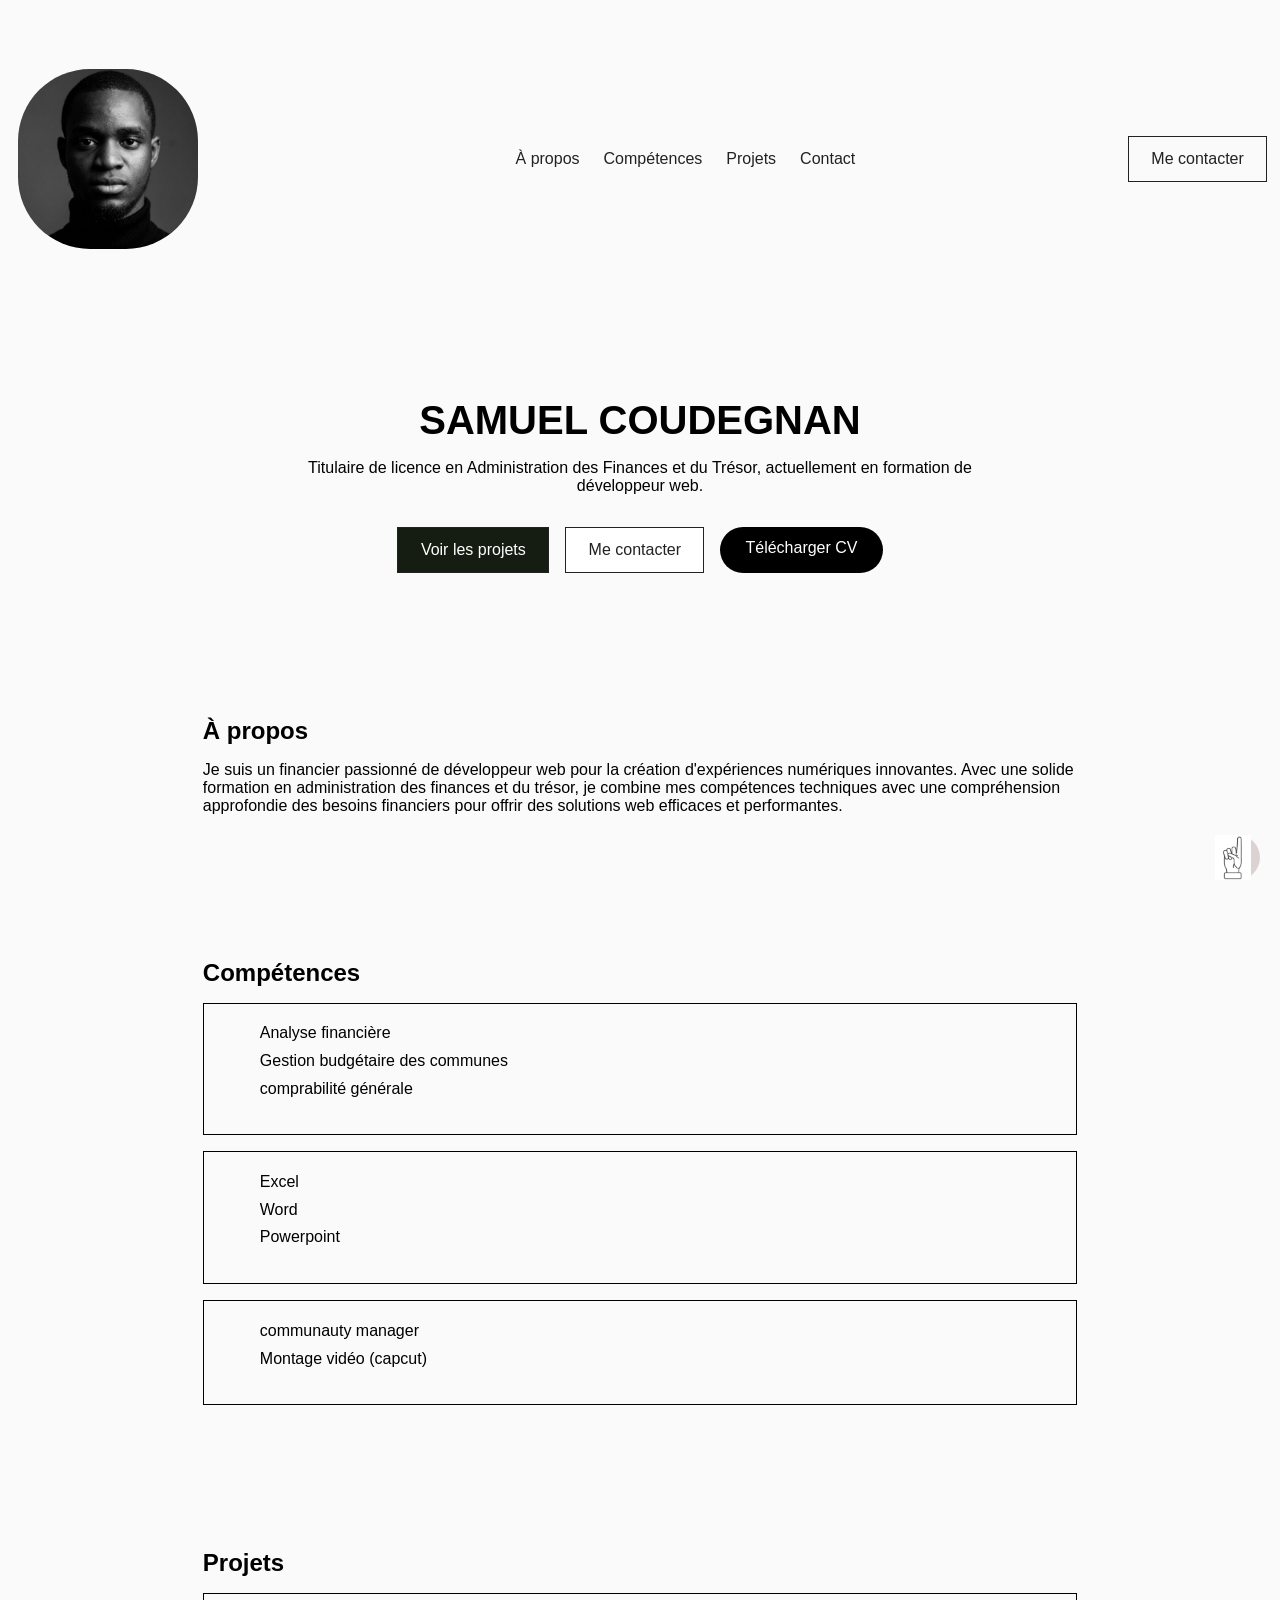
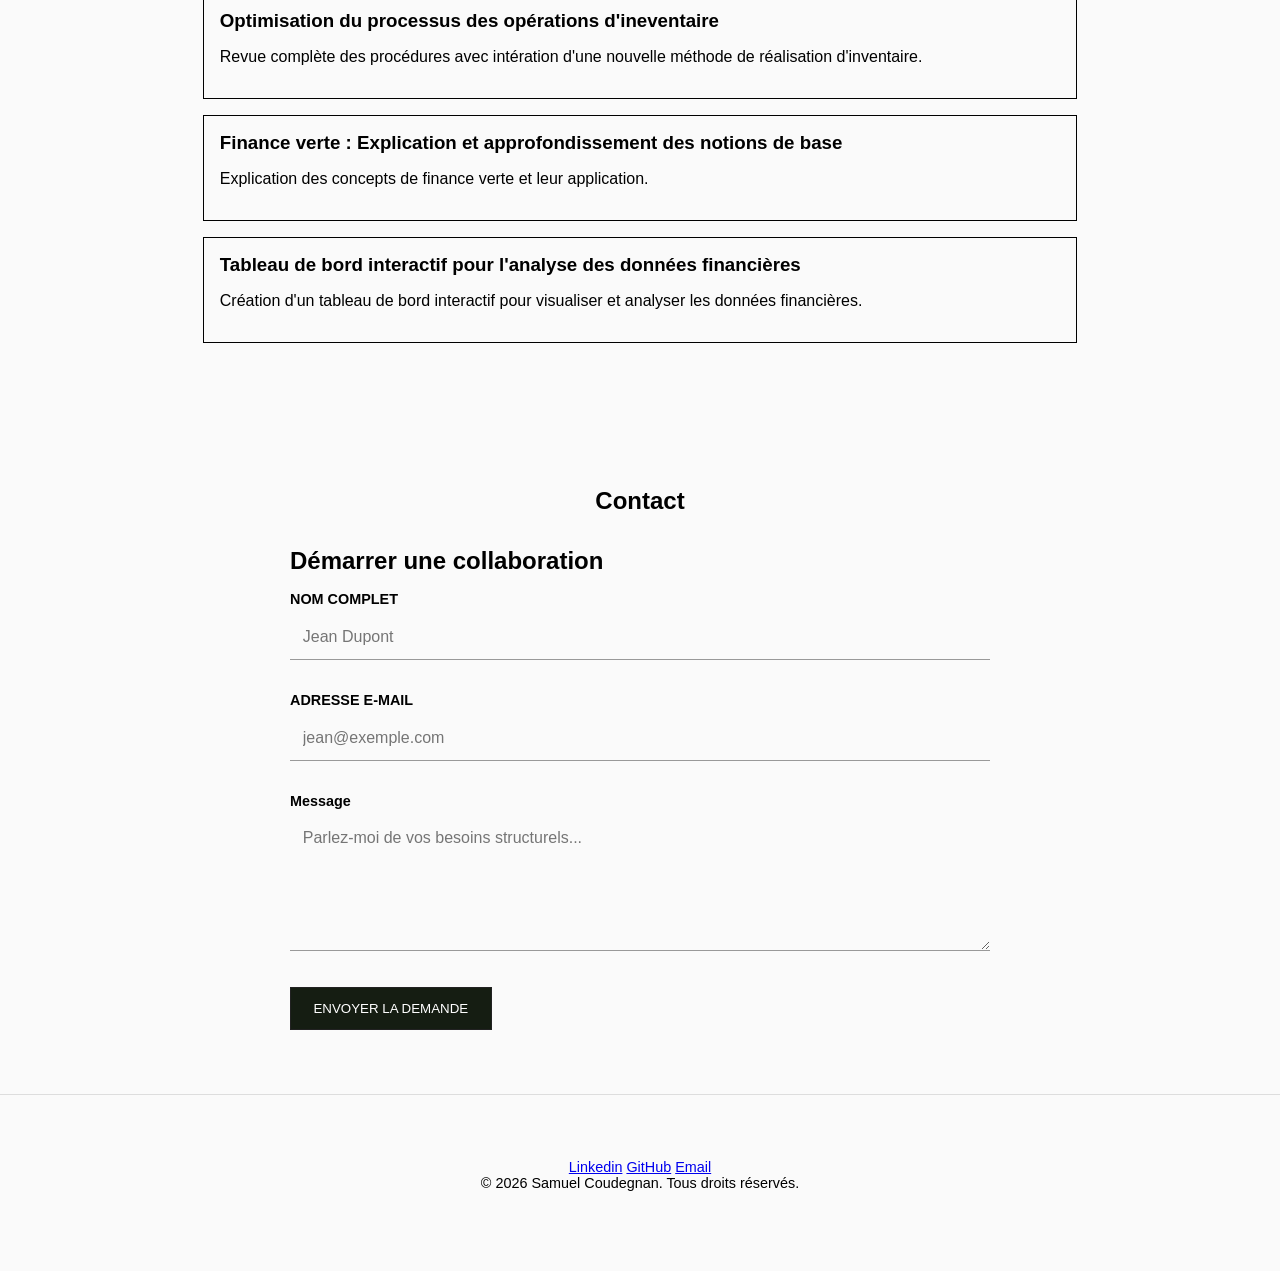
==== index.html @ af7aad94 "Portfolio This is my first realization. my portfolio." ====
<!DOCTYPE html>
<html lang="fr">
<head>
    <meta charset="UTF-8">
    <meta name="viewport" content="width=device-width, initial-scale=1.0">
    <title>Portfolio</title>
    <link rel="stylesheet" href="style.css">
</head>
<body id="haut">
    <header>

        <nav class="navbar">

            <div>
                <img class="conteneur-image" src="asset/profil.jpg" alt="Photo de Samuel Coudegnan">
            </div>

            <ul class="menu">
                <li><a href="#apropos">À propos</a></li>
                <li><a href="#competences">Compétences</a></li>
                <li><a href="#projets">Projets</a></li>
                <li><a href="#contact">Contact</a></li>
            </ul>

            <a href="#contact" class="btn-nav">
                Me contacter
            </a>

        </nav>

    </header>

    <section class="hero">

        <div class="hero-content">

            <h1>SAMUEL COUDEGNAN</h1>

            <p>
                Titulaire de licence en Administration des Finances et du Trésor, actuellement en formation de développeur web. 
            </p>

            <div class="hero-buttons">

                <a href="#projets" class="btn-dark">
                    Voir les projets
                </a>

                <a href="#contact" class="btn-light">
                    Me contacter
                </a>
                <a href="asset/cv-samuel.pdf" class="btn-download" download>
        Télécharger CV </a>

            </div>

        </div>

    </section>
    <section id="apropos" class="apropos">
        <h2>À propos</h2>
        <p>
            Je suis un financier passionné de développeur web pour la création d'expériences numériques innovantes. Avec une solide formation en administration des finances et du trésor, je combine mes compétences techniques avec une compréhension approfondie des besoins financiers pour offrir des solutions web efficaces et performantes.
        </p>
    </section>
    <section id="competences" class="disposition">
        <h2>Compétences</h2>
        <article>
        <ul>
            <li>Analyse financière</li>
            <li>Gestion budgétaire des communes</li>
            <li>comprabilité générale</li>
        </ul>
        </article>
        <article>
            <ul>
                <li>Excel</li>
                <li>Word</li>
                <li>Powerpoint</li>
            </ul>
        </article>
        <article>
            <ul>
                <li>communauty manager</li>
                <li>Montage vidéo (capcut)</li>
            </ul>
        </article>
    </section>
    <section id="projets" class="projets">
        <h2>Projets</h2>
        
            <article>
                <h3>Optimisation du processus des opérations d'ineventaire</h3>
                <p>Revue complète des procédures avec intération d'une nouvelle méthode de réalisation d'inventaire. </p>
            </article>
            <article>
                <h3>Finance verte : Explication et approfondissement des notions de base</h3>
                <p>Explication des concepts de finance verte et leur application.</p>
            </article>
            <article>
                <h3>Tableau de bord interactif pour l'analyse des données financières</h3>
                <p>Création d'un tableau de bord interactif pour visualiser et analyser les données financières.</p>
            </article>
       
    </section>
    <section id="contact" class="contact-section">

    <div class="container">
        <h2 class="section-title">Contact</h2>
        <h2>Démarrer une collaboration</h2>

        <form>

            <div class="form-group">
                <label for="nom">NOM COMPLET</label>
                <input
                    type="text"
                    id="nom"
                    name="nom"
                    placeholder="Jean Dupont"
                    required>
            </div>

            <div class="form-group">
                <label for="email">ADRESSE E-MAIL</label>
                <input
                    type="email"
                    id="email"
                    name="email"
                    placeholder="jean@exemple.com"
                    required>
            </div>

            <div class="form-group">
                <label for="message">Message</label>
                <textarea
                    id="message"
                    name="message"
                    rows="6"
                    placeholder="Parlez-moi de vos besoins structurels..."
                    required></textarea>
            </div>

            <button type="submit" id="envoyer">
                ENVOYER LA DEMANDE
            </button>
        </form>

    </div>

</section>
<a href="#haut" class="retour-haut">
    <img src="asset/pointer.png" aria-label="Retour en haut">
</a>
<script src="script.js"></script>
</body>
<footer>
    <nav class="footer-menu">
        <a href="#">Linkedin</a>
        <a href="#">GitHub</a>
        <a href="#">Email</a>
    </nav>
    <p>&copy; 2026 Samuel Coudegnan. Tous droits réservés.</p>
</footer>
</html>
---- style.css ----
/* --------- Réinitialisation --------- */

*{
    margin:0;
    box-sizing:border-box;
}

/* --------- Styles généraux --------- */

body {
  font-family: 'Segoe UI', sans-serif;
  margin: 0;
  padding: 0;
  scroll-behavior: smooth;
  background-color: #fafafa;
}
.conteneur-image{
    display:  block;
    border-radius: 40%;
    object-fit: cover;
    width: 180px;
    height: 180px;
    margin: 5px;
   
}


section,
header,
footer{
    padding:4rem 1%;
}

h1,h2,h3{
    margin-bottom:1rem;
}

p{
    margin-bottom:1rem;
}

ul{
    list-style:none;
}

/* --------- Navigation --------- */

.navbar{
    display:flex;
    justify-content:space-between;
    align-items:center;
    flex-wrap:wrap;
    gap:1rem;
}

.navbar a{
    color:#222;
    text-decoration:none;
}

.menu{
    display:flex;
    gap:1.5rem;
}

.btn-nav,
.btn-dark,
.btn-light,
button{
    display:inline-block;
    padding:.8rem 1.4rem;
    border:1px solid #222;
    text-decoration:none;
    cursor:pointer;
}

.btn-dark,
button{
    background:#151d12;
    color:#fff;
}

.btn-light{
    background:#fff;
    color:#222;
}

/* --------- Hero --------- */

.hero{
    text-align:center;
    padding:5rem 8%;
}

.hero-content{
    max-width:700px;
    margin:auto;
}

.hero h1{
    font-size:2.5rem;
}

.hero-buttons{
    display:flex;
    justify-content:center;
    flex-wrap:wrap;
    gap:1rem;
    margin-top:2rem;
}
.btn-download {
  background-color: #000000;
  color: white;
  padding: 12px 25px;
  border-radius: 30px;
  text-decoration: none;
  font-weight: 500;
  transition: transform 0.3s ease, background-color 0.3s ease;
}

.btn-download:hover {
  background-color: #000000;
  transform: scale(1.05);
}
/* --------- Sections --------- */

.apropos,
.disposition,
.projets,
.contact-section{
    max-width:900px;
    margin:auto;
}

/* --------- Compétences --------- */

.disposition ul{
    margin-bottom:1rem;
}

.disposition li{
    padding:.3rem 0;
}
.section-title {
    text-align: center;
    margin-bottom: 2rem;    
}


/* --------- Projets --------- */

.projets article{
    border:1px solid #000000;
    padding:1rem;
    margin-bottom:1rem;
}
.disposition article{
    border:1px solid #000000;
    padding:1rem;
    margin-bottom:1rem;
}

/* --------- Formulaire --------- */

.container{
    max-width:700px;
    margin:auto;
}

.form-group{
    margin-bottom:2rem;
}

label{
    display:block;
    margin-bottom:.5rem;
    font-size:.9rem;
    font-weight:bold;
}

input,
textarea{
    width:100%;
    padding:.8rem;
    border:none;
    border-bottom:1px solid #999;
    font:inherit;
    background:transparent;
}

input:focus,
textarea:focus{
    outline:none;
    border-bottom:2px solid #222;
}

textarea{
    resize:vertical;
}

/* --------- Pied de page --------- */

footer{
    text-align:center;
    border-top:1px solid #ddd;
    font-size:.9rem;
}

/* --------- Responsive --------- */

@media (max-width:768px){

    .navbar{
        flex-direction:column;
        text-align:center;
    }

    .menu{
        flex-direction:column;
        gap:.8rem;
    }

    .hero h1{
        font-size:2rem;
    }

    .hero-buttons{
        flex-direction:column;
    }

}
/* --------- Retour en haut --------- */

html{
    scroll-behavior:smooth;
}

.retour-haut{
    position:fixed;
    right:20px;
    bottom:20px;
    width:45px;
    height:45px;
    display:flex;
   
    background:#ddd2d2;
    color:#fff;
    text-decoration:none;
    border-radius:50%;
    font-size:1.4rem;
}

.retour-haut:hover{
    background:#444;
}
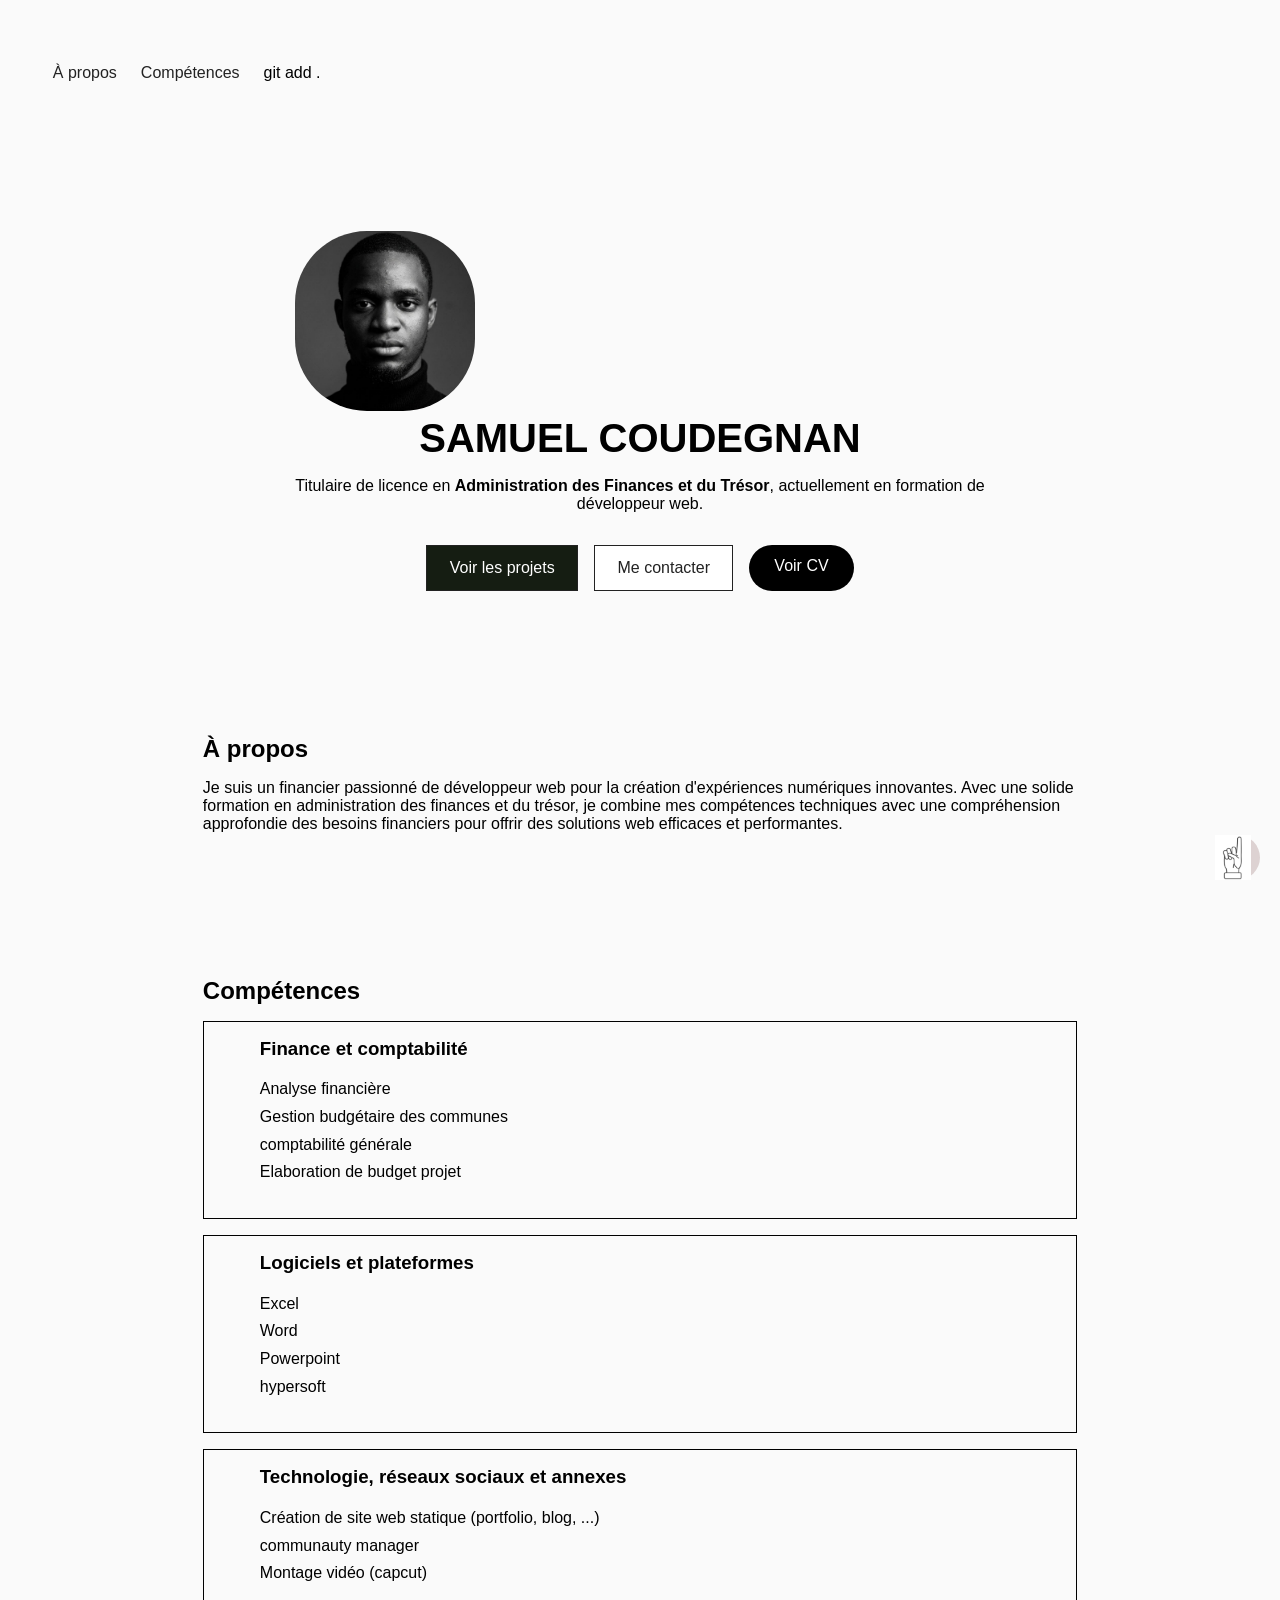
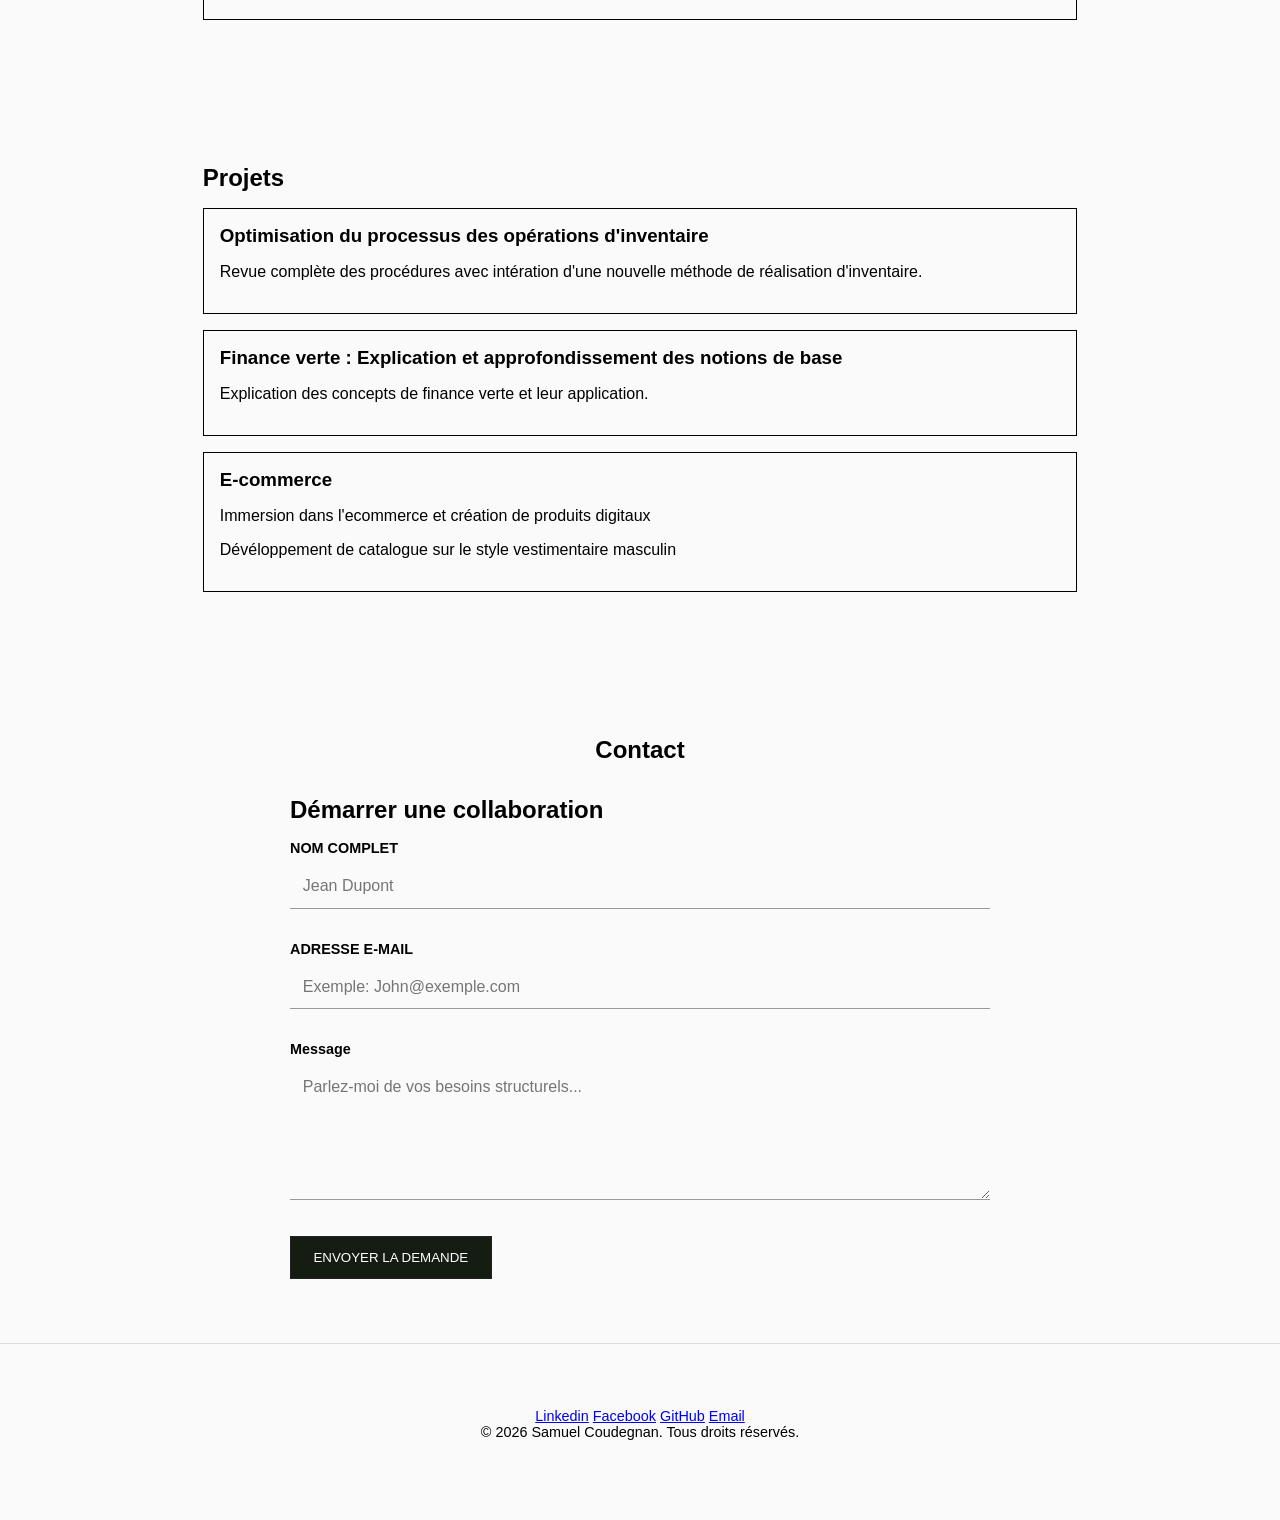
==== commit d2adbf1d: "Add files via upload" ====
--- a/index.html
+++ b/index.html
@@ -1,165 +1,167 @@
-<!DOCTYPE html>
-<html lang="fr">
-<head>
-    <meta charset="UTF-8">
-    <meta name="viewport" content="width=device-width, initial-scale=1.0">
-    <title>Portfolio</title>
-    <link rel="stylesheet" href="style.css">
-</head>
-<body id="haut">
-    <header>
-
-        <nav class="navbar">
-
-            <div>
-                <img class="conteneur-image" src="asset/profil.jpg" alt="Photo de Samuel Coudegnan">
-            </div>
-
-            <ul class="menu">
-                <li><a href="#apropos">À propos</a></li>
-                <li><a href="#competences">Compétences</a></li>
-                <li><a href="#projets">Projets</a></li>
-                <li><a href="#contact">Contact</a></li>
-            </ul>
-
-            <a href="#contact" class="btn-nav">
-                Me contacter
-            </a>
-
-        </nav>
-
-    </header>
-
-    <section class="hero">
-
-        <div class="hero-content">
-
-            <h1>SAMUEL COUDEGNAN</h1>
-
-            <p>
-                Titulaire de licence en Administration des Finances et du Trésor, actuellement en formation de développeur web. 
-            </p>
-
-            <div class="hero-buttons">
-
-                <a href="#projets" class="btn-dark">
-                    Voir les projets
-                </a>
-
-                <a href="#contact" class="btn-light">
-                    Me contacter
-                </a>
-                <a href="asset/cv-samuel.pdf" class="btn-download" download>
-        Télécharger CV </a>
-
-            </div>
-
-        </div>
-
-    </section>
-    <section id="apropos" class="apropos">
-        <h2>À propos</h2>
-        <p>
-            Je suis un financier passionné de développeur web pour la création d'expériences numériques innovantes. Avec une solide formation en administration des finances et du trésor, je combine mes compétences techniques avec une compréhension approfondie des besoins financiers pour offrir des solutions web efficaces et performantes.
-        </p>
-    </section>
-    <section id="competences" class="disposition">
-        <h2>Compétences</h2>
-        <article>
-        <ul>
-            <li>Analyse financière</li>
-            <li>Gestion budgétaire des communes</li>
-            <li>comprabilité générale</li>
-        </ul>
-        </article>
-        <article>
-            <ul>
-                <li>Excel</li>
-                <li>Word</li>
-                <li>Powerpoint</li>
-            </ul>
-        </article>
-        <article>
-            <ul>
-                <li>communauty manager</li>
-                <li>Montage vidéo (capcut)</li>
-            </ul>
-        </article>
-    </section>
-    <section id="projets" class="projets">
-        <h2>Projets</h2>
-        
-            <article>
-                <h3>Optimisation du processus des opérations d'ineventaire</h3>
-                <p>Revue complète des procédures avec intération d'une nouvelle méthode de réalisation d'inventaire. </p>
-            </article>
-            <article>
-                <h3>Finance verte : Explication et approfondissement des notions de base</h3>
-                <p>Explication des concepts de finance verte et leur application.</p>
-            </article>
-            <article>
-                <h3>Tableau de bord interactif pour l'analyse des données financières</h3>
-                <p>Création d'un tableau de bord interactif pour visualiser et analyser les données financières.</p>
-            </article>
-       
-    </section>
-    <section id="contact" class="contact-section">
-
-    <div class="container">
-        <h2 class="section-title">Contact</h2>
-        <h2>Démarrer une collaboration</h2>
-
-        <form>
-
-            <div class="form-group">
-                <label for="nom">NOM COMPLET</label>
-                <input
-                    type="text"
-                    id="nom"
-                    name="nom"
-                    placeholder="Jean Dupont"
-                    required>
-            </div>
-
-            <div class="form-group">
-                <label for="email">ADRESSE E-MAIL</label>
-                <input
-                    type="email"
-                    id="email"
-                    name="email"
-                    placeholder="jean@exemple.com"
-                    required>
-            </div>
-
-            <div class="form-group">
-                <label for="message">Message</label>
-                <textarea
-                    id="message"
-                    name="message"
-                    rows="6"
-                    placeholder="Parlez-moi de vos besoins structurels..."
-                    required></textarea>
-            </div>
-
-            <button type="submit" id="envoyer">
-                ENVOYER LA DEMANDE
-            </button>
-        </form>
-
-    </div>
-
-</section>
-<a href="#haut" class="retour-haut">
-    <img src="asset/pointer.png" aria-label="Retour en haut">
-</a>
-<script src="script.js"></script>
-</body>
-<footer>
-    <nav class="footer-menu">
-        <a href="#">Linkedin</a>
-        <a href="#">GitHub</a>
-        <a href="#">Email</a>
-    </nav>
-    <p>&copy; 2026 Samuel Coudegnan. Tous droits réservés.</p>
-</footer>
+<!DOCTYPE html>
+<html lang="fr">
+<head>
+    <meta charset="UTF-8">
+    <meta name="viewport" content="width=device-width, initial-scale=1.0">
+    <title>Samuel COUDEGNAN (Portfolio)</title>
+    <link rel="stylesheet" href="style.css">
+</head>
+<body id="haut">
+    <header>
+
+        <nav class="navbar">
+
+
+            <ul class="menu">
+                <li><a href="#apropos">À propos</a></li>
+                <li><a href="#competences">Compétences</a></li>git add .
+            </a>
+
+        </nav>
+
+    </header>
+    
+
+    <section class="hero">
+
+        <div class="hero-content">
+             <div id="container">
+                <img class="conteneur-image" src="asset/profil.jpg" alt="Photo de Samuel Coudegnan">
+            </div>
+
+            <h1>SAMUEL COUDEGNAN</h1>
+
+            <p>
+                Titulaire de licence en <strong>Administration des Finances et du Trésor</strong>, actuellement en formation de développeur web. 
+            </p>
+
+            <div class="hero-buttons">
+
+                <a href="#projets" class="btn-dark">
+                    Voir les projets
+                </a>
+
+                <a href="#contact" class="btn-light">
+                    Me contacter
+                </a>
+                <a href="asset/cv-samuel.pdf" class="btn-download" view> Voir CV </a>
+
+            </div>
+
+        </div>
+
+    </section>
+    <section id="apropos" class="apropos">
+        <h2>À propos</h2>
+        <p>
+            Je suis un financier passionné de développeur web pour la création d'expériences numériques innovantes. Avec une solide formation en administration des finances et du trésor, je combine mes compétences techniques avec une compréhension approfondie des besoins financiers pour offrir des solutions web efficaces et performantes.
+        </p>
+    </section>
+    <section id="competences" class="disposition">
+        <h2>Compétences</h2>
+        <article>
+        <ul>
+            <h3>Finance et comptabilité</h3>
+            <li>Analyse financière</li>
+            <li>Gestion budgétaire des communes</li>
+            <li>comptabilité générale</li>
+            <li>Elaboration de budget projet</li>
+        </ul>
+        </article>
+        <article>
+            <ul>
+                <h3>Logiciels et plateformes</h3>
+                <li>Excel</li>
+                <li>Word</li>
+                <li>Powerpoint</li>
+                <li>hypersoft</li>
+            </ul>
+        </article>
+        <article>
+            <ul>
+                <h3>Technologie, réseaux sociaux et annexes</h3>
+                <li>Création de site web statique (portfolio, blog, ...)</li>
+                <li>communauty manager</li>
+                <li>Montage vidéo (capcut)</li>
+            </ul>
+        </article>
+    </section>
+    <section id="projets" class="projets">
+        <h2>Projets</h2>
+        
+            <article>
+                <h3>Optimisation du processus des opérations d'inventaire</h3>
+                <p>Revue complète des procédures avec intération d'une nouvelle méthode de réalisation d'inventaire. </p>
+            </article>
+            <article>
+                <h3>Finance verte : Explication et approfondissement des notions de base</h3>
+                <p>Explication des concepts de finance verte et leur application.</p>
+            </article>
+            <article>
+                <h3>E-commerce</h3>
+                <p>Immersion dans l'ecommerce et création de produits digitaux</p>
+                <p>Dévéloppement de catalogue sur le style vestimentaire masculin</p>
+            </article>
+       
+    </section>
+    <section id="contact" class="contact-section">
+
+    <div class="container">
+        <h2 class="section-title">Contact</h2>
+        <h2>Démarrer une collaboration</h2>
+
+        <form>
+
+            <div class="form-group">
+                <label for="nom">NOM COMPLET</label>
+                <input
+                    type="text"
+                    id="nom"
+                    name="nom"
+                    placeholder="Jean Dupont"
+                    required>
+            </div>
+
+            <div class="form-group">
+                <label for="email">ADRESSE E-MAIL</label>
+                <input
+                    type="email"
+                    id="email"
+                    name="email"
+                    placeholder="Exemple: John@exemple.com"
+                    required>
+            </div>
+
+            <div class="form-group">
+                <label for="message">Message</label>
+                <textarea
+                    id="message"
+                    name="message"
+                    rows="6"
+                    placeholder="Parlez-moi de vos besoins structurels..."
+                    required></textarea>
+            </div>
+
+            <button type="submit" id="envoyer">
+                ENVOYER LA DEMANDE
+            </button>
+        </form>
+
+    </div>
+
+</section>
+<a href="#haut" class="retour-haut">
+    <img src="asset/pointer.png" aria-label="Retour en haut">
+</a>
+<script src="script.js"></script>
+</body>
+<footer>
+    <nav class="footer-menu">
+        <a href="#">Linkedin</a>
+        <a href="#">Facebook</a>
+        <a href="#">GitHub</a>
+        <a href="#">Email</a>
+    </nav>
+    <p>&copy; 2026 Samuel Coudegnan. Tous droits réservés.</p>
+</footer>
 </html>
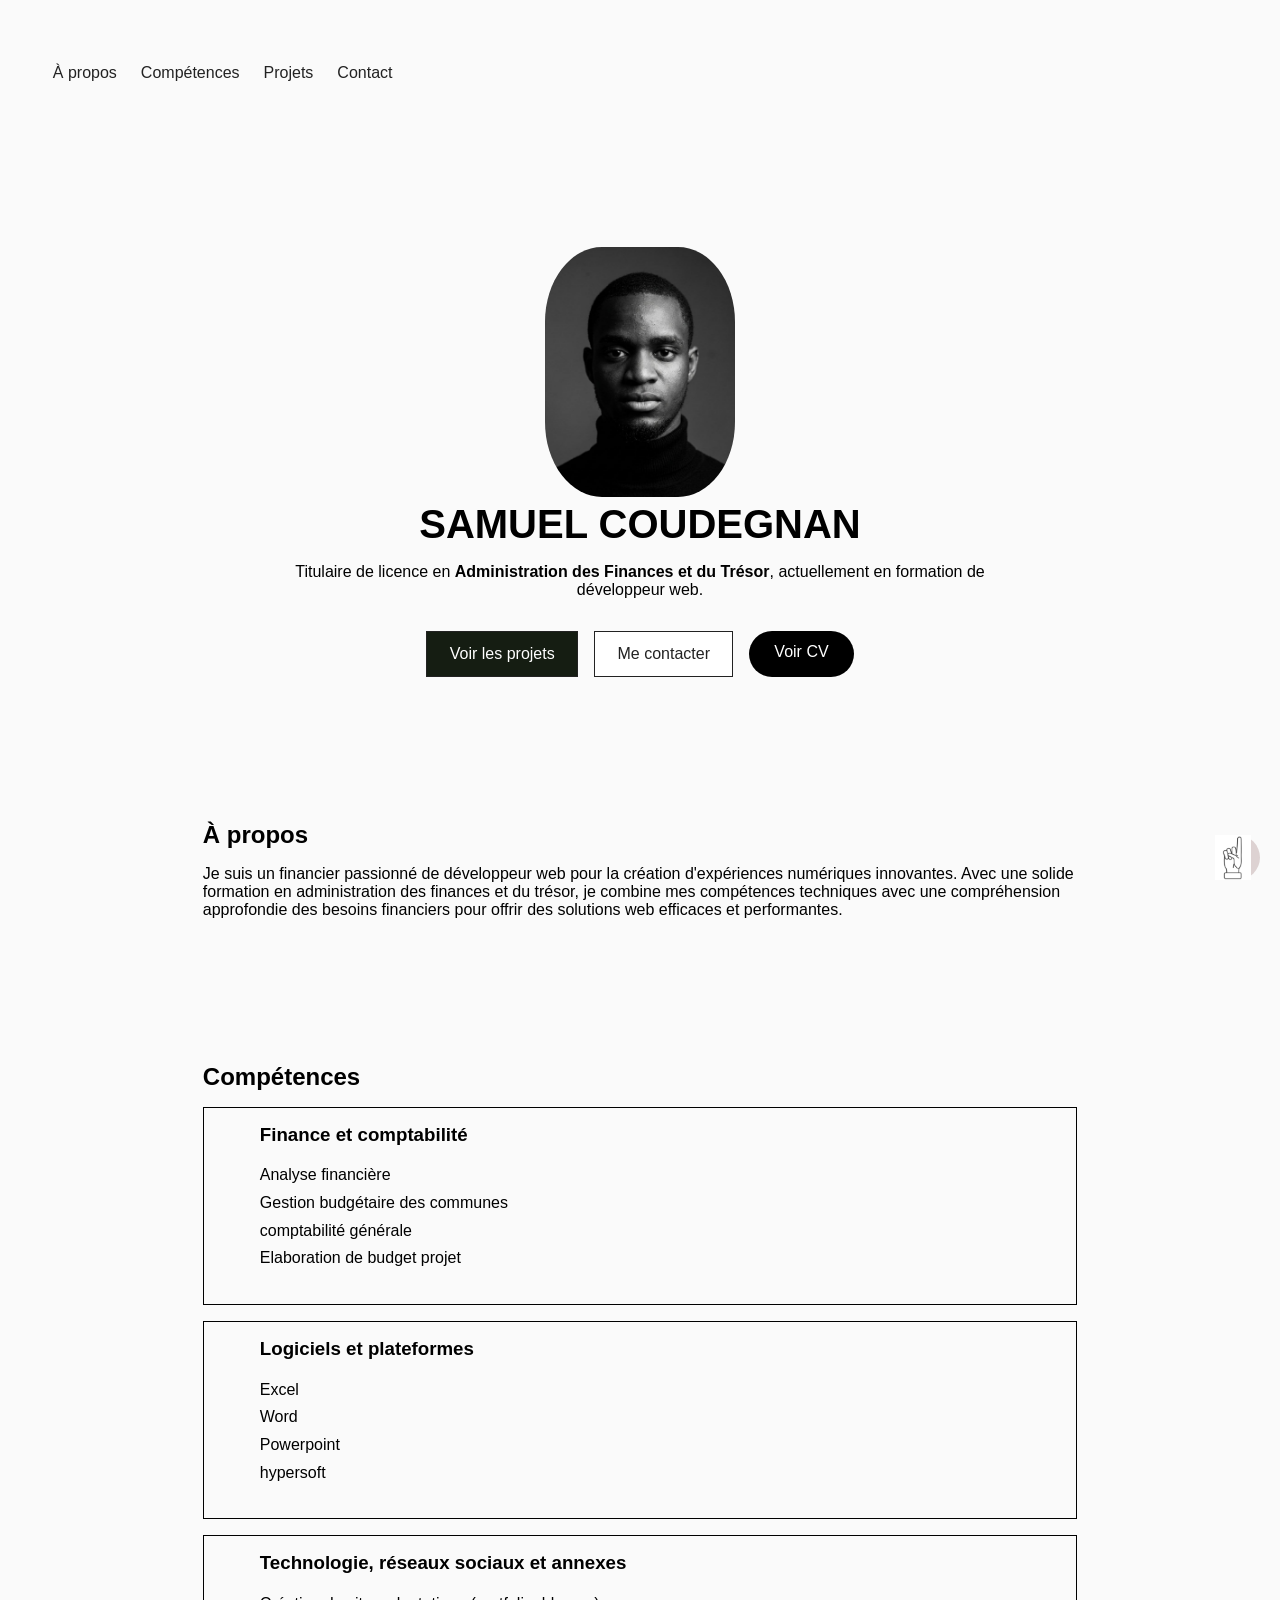
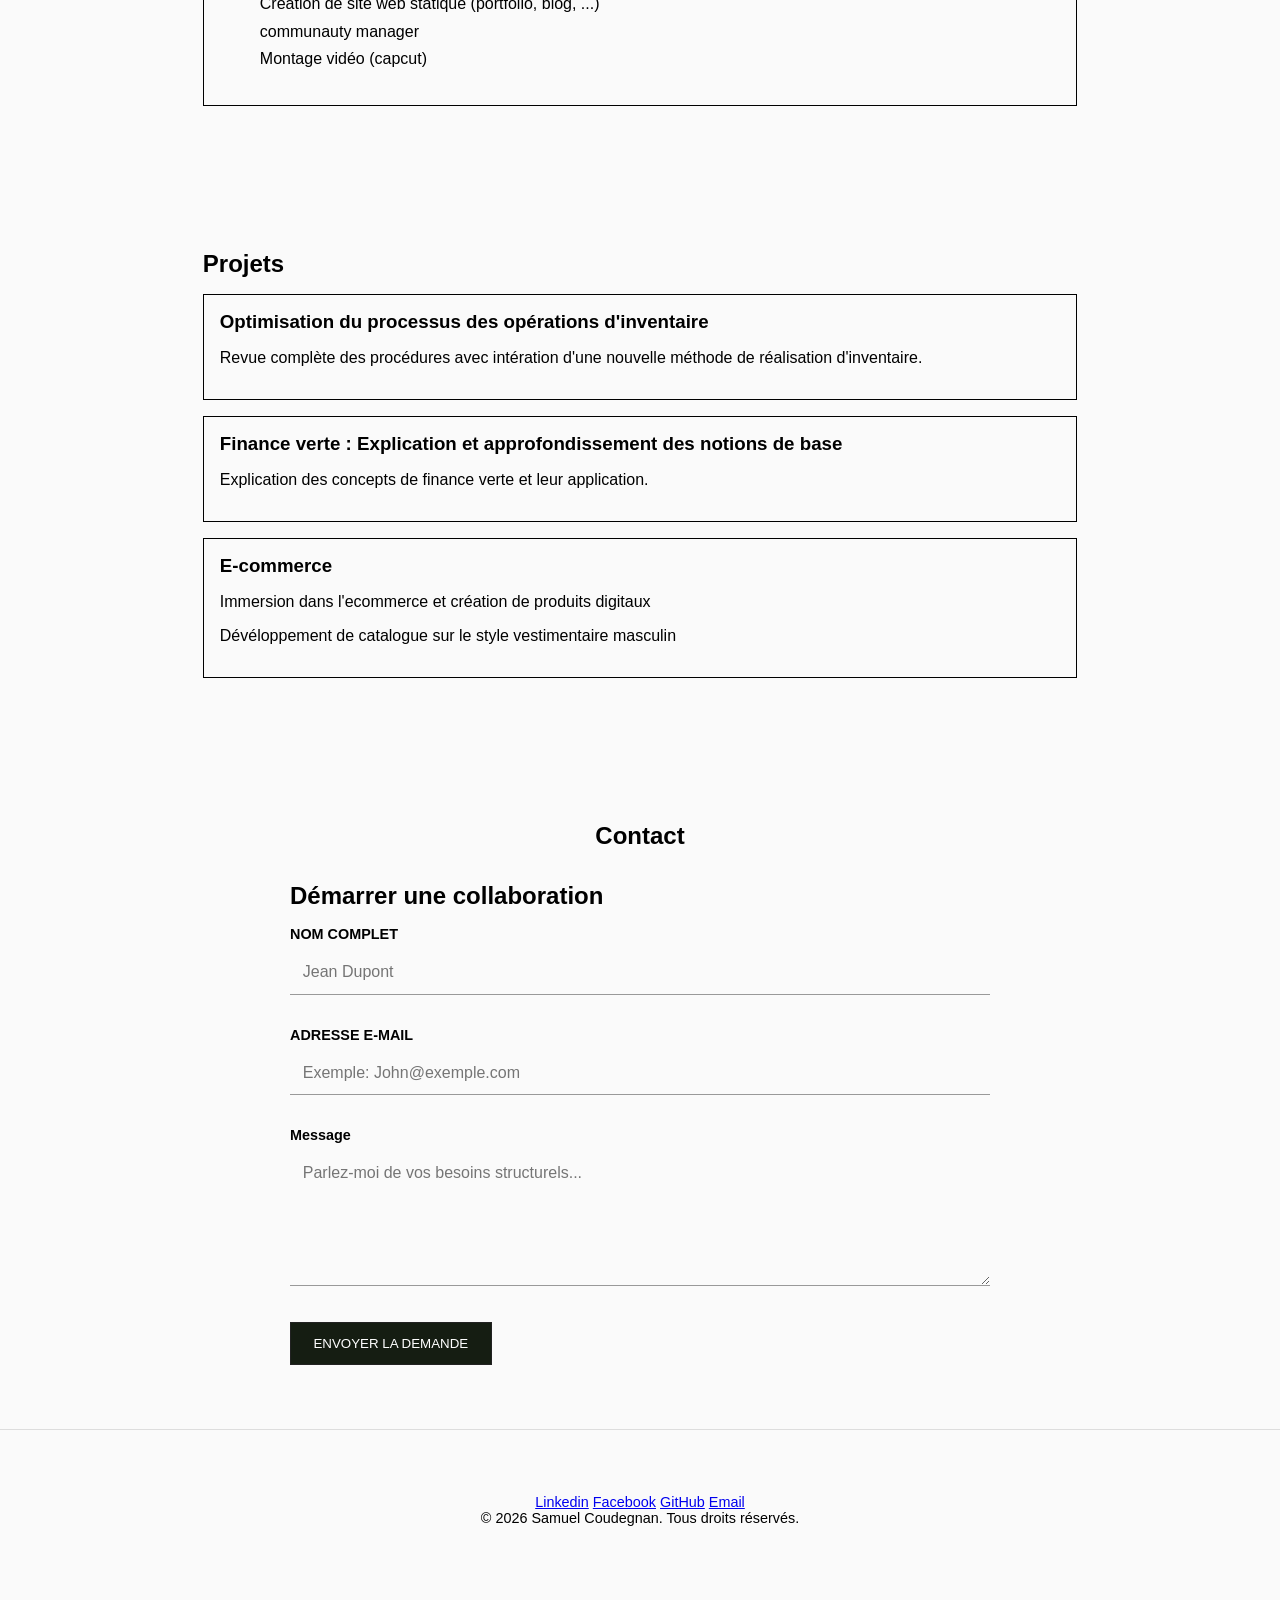
==== commit 26e41add: "Fix HTML structure and add missing elements Modifications." ====
--- a/index.html
+++ b/index.html
@@ -12,10 +12,13 @@
         <nav class="navbar">
 
 
-            <ul class="menu">
+              <ul class="menu">
                 <li><a href="#apropos">À propos</a></li>
-                <li><a href="#competences">Compétences</a></li>git add .
-            </a>
+                <li><a href="#competences">Compétences</a></li>
+                <li><a href="#projets">Projets</a></li>
+                <li><a href="#contact">Contact</a></li>
+            </ul> 
+
 
         </nav>
 
@@ -44,7 +47,7 @@
                 <a href="#contact" class="btn-light">
                     Me contacter
                 </a>
-                <a href="asset/cv-samuel.pdf" class="btn-download" view> Voir CV </a>
+                <a href="asset/cv-samuel.pdf" class="btn-download" target="_blank"> Voir CV </a>
 
             </div>
 
@@ -164,4 +167,4 @@
     </nav>
     <p>&copy; 2026 Samuel Coudegnan. Tous droits réservés.</p>
 </footer>
-</html>+</html>
--- a/style.css
+++ b/style.css
@@ -1,255 +1,263 @@
-/* --------- Réinitialisation --------- */
-
-*{
-    margin:0;
-    box-sizing:border-box;
-}
-
-/* --------- Styles généraux --------- */
-
-body {
-  font-family: 'Segoe UI', sans-serif;
-  margin: 0;
-  padding: 0;
-  scroll-behavior: smooth;
-  background-color: #fafafa;
-}
-.conteneur-image{
-    display:  block;
-    border-radius: 40%;
-    object-fit: cover;
-    width: 180px;
-    height: 180px;
-    margin: 5px;
-   
-}
-
-
-section,
-header,
-footer{
-    padding:4rem 1%;
-}
-
-h1,h2,h3{
-    margin-bottom:1rem;
-}
-
-p{
-    margin-bottom:1rem;
-}
-
-ul{
-    list-style:none;
-}
-
-/* --------- Navigation --------- */
-
-.navbar{
-    display:flex;
-    justify-content:space-between;
-    align-items:center;
-    flex-wrap:wrap;
-    gap:1rem;
-}
-
-.navbar a{
-    color:#222;
-    text-decoration:none;
-}
-
-.menu{
-    display:flex;
-    gap:1.5rem;
-}
-
-.btn-nav,
-.btn-dark,
-.btn-light,
-button{
-    display:inline-block;
-    padding:.8rem 1.4rem;
-    border:1px solid #222;
-    text-decoration:none;
-    cursor:pointer;
-}
-
-.btn-dark,
-button{
-    background:#151d12;
-    color:#fff;
-}
-
-.btn-light{
-    background:#fff;
-    color:#222;
-}
-
-/* --------- Hero --------- */
-
-.hero{
-    text-align:center;
-    padding:5rem 8%;
-}
-
-.hero-content{
-    max-width:700px;
-    margin:auto;
-}
-
-.hero h1{
-    font-size:2.5rem;
-}
-
-.hero-buttons{
-    display:flex;
-    justify-content:center;
-    flex-wrap:wrap;
-    gap:1rem;
-    margin-top:2rem;
-}
-.btn-download {
-  background-color: #000000;
-  color: white;
-  padding: 12px 25px;
-  border-radius: 30px;
-  text-decoration: none;
-  font-weight: 500;
-  transition: transform 0.3s ease, background-color 0.3s ease;
-}
-
-.btn-download:hover {
-  background-color: #000000;
-  transform: scale(1.05);
-}
-/* --------- Sections --------- */
-
-.apropos,
-.disposition,
-.projets,
-.contact-section{
-    max-width:900px;
-    margin:auto;
-}
-
-/* --------- Compétences --------- */
-
-.disposition ul{
-    margin-bottom:1rem;
-}
-
-.disposition li{
-    padding:.3rem 0;
-}
-.section-title {
-    text-align: center;
-    margin-bottom: 2rem;    
-}
-
-
-/* --------- Projets --------- */
-
-.projets article{
-    border:1px solid #000000;
-    padding:1rem;
-    margin-bottom:1rem;
-}
-.disposition article{
-    border:1px solid #000000;
-    padding:1rem;
-    margin-bottom:1rem;
-}
-
-/* --------- Formulaire --------- */
-
-.container{
-    max-width:700px;
-    margin:auto;
-}
-
-.form-group{
-    margin-bottom:2rem;
-}
-
-label{
-    display:block;
-    margin-bottom:.5rem;
-    font-size:.9rem;
-    font-weight:bold;
-}
-
-input,
-textarea{
-    width:100%;
-    padding:.8rem;
-    border:none;
-    border-bottom:1px solid #999;
-    font:inherit;
-    background:transparent;
-}
-
-input:focus,
-textarea:focus{
-    outline:none;
-    border-bottom:2px solid #222;
-}
-
-textarea{
-    resize:vertical;
-}
-
-/* --------- Pied de page --------- */
-
-footer{
-    text-align:center;
-    border-top:1px solid #ddd;
-    font-size:.9rem;
-}
-
-/* --------- Responsive --------- */
-
-@media (max-width:768px){
-
-    .navbar{
-        flex-direction:column;
-        text-align:center;
-    }
-
-    .menu{
-        flex-direction:column;
-        gap:.8rem;
-    }
-
-    .hero h1{
-        font-size:2rem;
-    }
-
-    .hero-buttons{
-        flex-direction:column;
-    }
-
-}
-/* --------- Retour en haut --------- */
-
-html{
-    scroll-behavior:smooth;
-}
-
-.retour-haut{
-    position:fixed;
-    right:20px;
-    bottom:20px;
-    width:45px;
-    height:45px;
-    display:flex;
-   
-    background:#ddd2d2;
-    color:#fff;
-    text-decoration:none;
-    border-radius:50%;
-    font-size:1.4rem;
-}
-
-.retour-haut:hover{
-    background:#444;
-}+/* --------- Réinitialisation --------- */
+
+*{
+    margin:0;
+    box-sizing:border-box;
+}
+
+/* --------- Styles généraux --------- */
+
+body {
+  font-family: 'Segoe UI', sans-serif;
+  margin: 0;
+  padding: 0;
+  scroll-behavior: smooth;
+  background-color: #fafafa;
+}
+#container{
+    display: flex;
+    justify-content: center;
+}
+.conteneur-image{
+    border-radius: 30%;
+    object-fit: cover;
+    width: 190px;
+    height: 250px;
+    margin: 5px;
+}
+
+
+section,
+header,
+footer{
+    padding:4rem 1%;
+}
+
+h1,h2,h3{
+    margin-bottom:1rem;
+}
+
+p{
+    margin-bottom:1rem;
+}
+
+ul{
+    list-style:none;
+}
+
+/* --------- Navigation --------- */
+
+.navbar{
+    display:flex;
+    justify-content:space-between;
+    align-items:center;
+    flex-wrap:wrap;
+    gap:1rem;
+}
+
+.navbar a{
+    color:#222;
+    text-decoration:none;
+}
+
+.menu{
+    display:flex;
+    gap:1.5rem;
+    margin-bottom:1rem;
+}
+
+.btn-nav,
+.btn-dark,
+.btn-light,
+button{
+    display:inline-block;
+    padding:.8rem 1.4rem;
+    border:1px solid #222;
+    text-decoration:none;
+    cursor:pointer;
+    transition: transform 0.3s ease, background-color 0.3s ease;
+}
+.btn-nav :hover{
+    background-color: #999;
+      transform: scale(1.05);
+}
+
+.btn-dark,
+button{
+    background:#151d12;
+    color:#fff;
+}
+
+.btn-light{
+    background:#fff;
+    color:#222;
+}
+
+/* --------- Hero --------- */
+
+.hero{
+    text-align:center;
+    padding:5rem 8%;
+}
+
+.hero-content{
+    max-width:700px;
+    margin:auto;
+}
+
+.hero h1{
+    font-size:2.5rem;
+}
+
+.hero-buttons{
+    display:flex;
+    justify-content:center;
+    flex-wrap:wrap;
+    gap:1rem;
+    margin-top:2rem;
+}
+.btn-download {
+  background-color: #000000;
+  color: white;
+  padding: 12px 25px;
+  border-radius: 30px;
+  text-decoration: none;
+  font-weight: 500;
+  transition: transform 0.3s ease, background-color 0.3s ease;
+}
+
+.btn-download:hover {
+  background-color: #000000;
+  transform: scale(1.05);
+}
+/* --------- Sections --------- */
+
+.apropos,
+.disposition,
+.projets,
+.contact-section{
+    max-width:900px;
+    margin:auto;
+}
+
+/* --------- Compétences --------- */
+
+.disposition ul{
+    margin-bottom:1rem;
+}
+
+.disposition li{
+    padding:.3rem 0;
+}
+.section-title {
+    text-align: center;
+    margin-bottom: 2rem;    
+}
+
+
+/* --------- Projets --------- */
+
+.projets article{
+    border:1px solid #000000;
+    padding:1rem;
+    margin-bottom:1rem;
+}
+.disposition article{
+    border:1px solid #000000;
+    padding:1rem;
+    margin-bottom:1rem;
+}
+
+/* --------- Formulaire --------- */
+
+.container{
+    max-width:700px;
+    margin:auto;
+}
+
+.form-group{
+    margin-bottom:2rem;
+}
+
+label{
+    display:block;
+    margin-bottom:.5rem;
+    font-size:.9rem;
+    font-weight:bold;
+}
+
+input,
+textarea{
+    width:100%;
+    padding:.8rem;
+    border:none;
+    border-bottom:1px solid #999;
+    font:inherit;
+    background:transparent;
+}
+
+input:focus,
+textarea:focus{
+    outline:none;
+    border-bottom:2px solid #222;
+}
+
+textarea{
+    resize:vertical;
+}
+
+/* --------- Pied de page --------- */
+
+footer{
+    text-align:center;
+    border-top:1px solid #ddd;
+    font-size:.9rem;
+}
+
+/* --------- Responsive --------- */
+
+@media (max-width:768px){
+
+    .navbar{
+        flex-direction:column;
+        text-align:center;
+    }
+
+    .menu{
+        flex-direction:column;
+        gap:.8rem;
+    }
+
+    .hero h1{
+        font-size:2rem;
+    }
+
+    .hero-buttons{
+        flex-direction:column;
+    }
+
+}
+/* --------- Retour en haut --------- */
+
+html{
+    scroll-behavior:smooth;
+}
+
+.retour-haut{
+    position:fixed;
+    right:20px;
+    bottom:20px;
+    width:45px;
+    height:45px;
+    display:flex;
+   
+    background:#ddd2d2;
+    color:#fff;
+    text-decoration:none;
+    border-radius:50%;
+    font-size:1.4rem;
+}
+
+.retour-haut:hover{
+    background:#444;
+}
